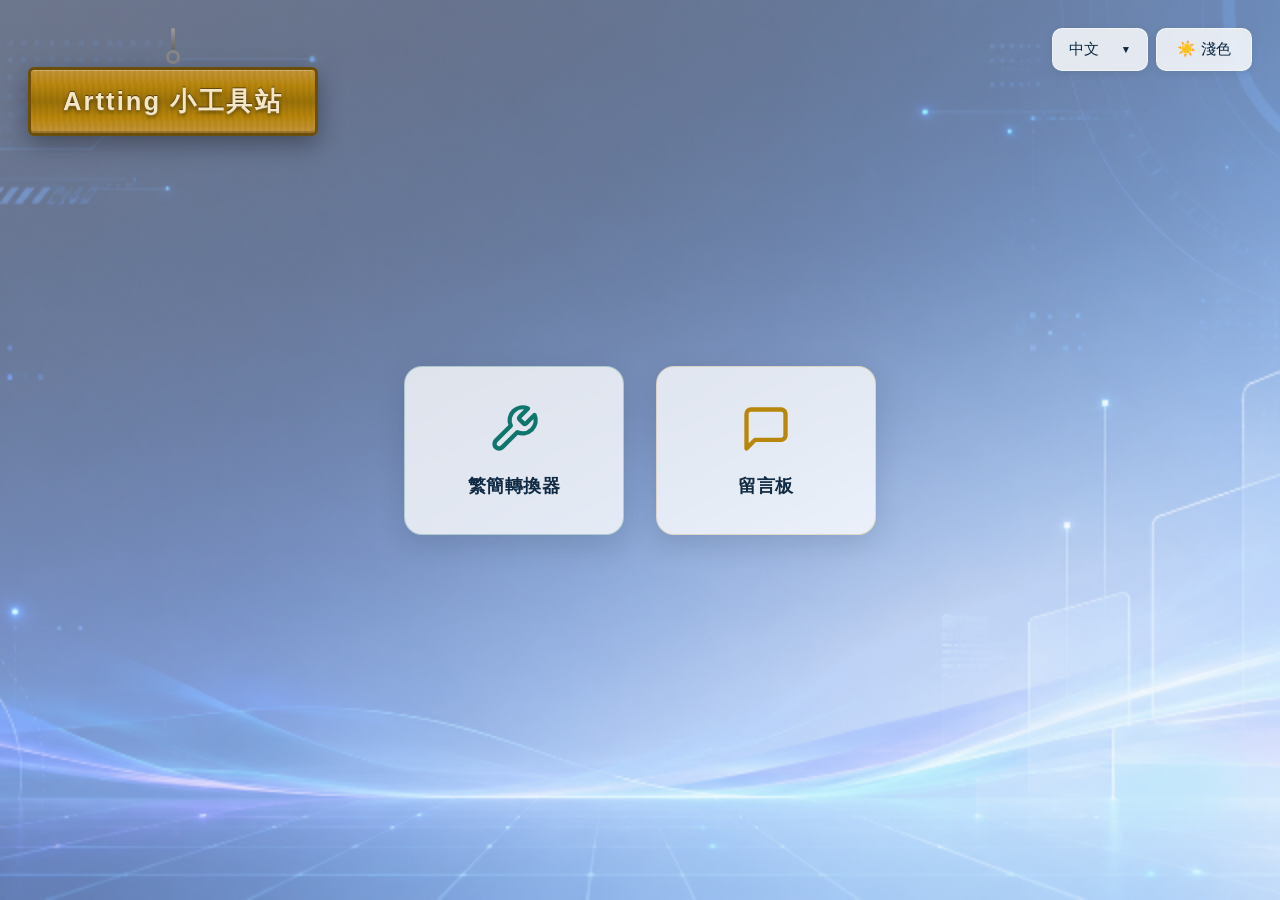
==== index.html @ d6f3f6f2 "Initial commit: Artting homepage and tools Co-authored-by: Cursor <cursoragent@cursor.com>" ====
<!DOCTYPE html>
 <html lang="zh-TW">
 <head>
   <meta charset="UTF-8">
   <meta name="viewport" content="width=device-width, initial-scale=1.0">
   <title>Artting 的小工具站</title>
   <link rel="stylesheet" href="./style.css">
 </head>
 <body>
   <!-- Signboard -->
   <div class="signboard">
     <div class="signboard-chain"></div>
     <div class="signboard-ring"></div>
     <div class="signboard-body">
       <h1>Artting 小工具站</h1>
     </div>
   </div>
  <div class="top-bar">
     <div class="custom-select" id="langSelectWrapper">
       <button class="select-button" id="langButton">
         <span id="langText">中文</span>
         <span class="arrow">&#9660;</span>
       </button>
       <div class="select-options" id="langOptions">
         <div class="option selected" data-value="zh-TW">繁體介面</div>
         <div class="option" data-value="zh-CN">简体介面</div>
         <div class="option" data-value="en">English UI</div>
       </div>
     </div>
    <button id="themeToggle" class="theme-btn">☀️ 淺色</button>
   </div>
 
   <!-- Center action buttons -->
   <div class="btn-group">
     <a class="tool-btn tool-accent" href="./tools/GBK_BIG5_UI.html" target="_blank" rel="noopener noreferrer">
       <svg viewBox="0 0 24 24" fill="none" stroke="currentColor" stroke-width="2" stroke-linecap="round" stroke-linejoin="round">
         <path d="M14.7 6.3a1 1 0 0 0 0 1.4l1.6 1.6a1 1 0 0 0 1.4 0l3.77-3.77a6 6 0 0 1-7.94 7.94l-6.91 6.91a2.12 2.12 0 0 1-3-3l6.91-6.91a6 6 0 0 1 7.94-7.94l-3.76 3.76z"/>
       </svg>
        <span class="btn-label" data-i18n="converter">繁簡轉換器</span>
     </a>
 
       <a class="tool-btn forum-accent" href="./MessageBoard/mainBoard.html" target="_blank" rel="noopener noreferrer">
       <svg viewBox="0 0 24 24" fill="none" stroke="currentColor" stroke-width="2" stroke-linecap="round" stroke-linejoin="round">
         <path d="M21 15a2 2 0 0 1-2 2H7l-4 4V5a2 2 0 0 1 2-2h14a2 2 0 0 1 2 2z"/>
       </svg>
        <span class="btn-label" data-i18n="board">留言板</span>
     </a>
   </div>
 <script>
   (function(){
     const i18n={
       "zh-TW":{
         "converter":"繁簡轉換器",
         "board":"留言板",
         "t-light":"☀️ 淺色",
         "t-trans":"☀️ 透明",
         "t-dark":"🌙 深色",
         "t-dark-trans":"🌙 透明",
         "lang":"中文"
       },
       "zh-CN":{
         "converter":"繁简转换器",
         "board":"留言板",
         "t-light":"☀️ 浅色",
         "t-trans":"☀️ 透明",
         "t-dark":"🌙 深色",
         "t-dark-trans":"🌙 透明",
         "lang":"简体中文"
       },
       "en":{
         "converter":"Converter",
         "board":"Message Board",
         "t-light":"☀️ Light",
         "t-trans":"☀️ Transparent",
         "t-dark":"🌙 Dark",
         "t-dark-trans":"🌙 Transparent",
         "lang":"English"
       }
     };
     let curLang=localStorage.getItem("lang")||"zh-TW";
     if(!i18n[curLang])curLang="zh-TW";
     const themeBtn=document.getElementById("themeToggle");
     const langSelectWrapper=document.getElementById("langSelectWrapper");
     const langButton=document.getElementById("langButton");
     const langText=document.getElementById("langText");
     const langOptions=document.getElementById("langOptions");
     function setTheme(mode){
       if(!i18n[curLang])curLang="zh-TW";
       document.body.classList.remove("dark","transparent");
       if(mode==="light-transparent"){document.body.classList.add("transparent")}
       else if(mode==="dark"){document.body.classList.add("dark")}
       else if(mode==="dark-transparent"){document.body.classList.add("dark","transparent")}
       localStorage.setItem("theme",mode);
       const labels={"light":i18n[curLang]["t-light"],"light-transparent":i18n[curLang]["t-trans"],"dark":i18n[curLang]["t-dark"],"dark-transparent":i18n[curLang]["t-dark-trans"]};
       themeBtn.textContent=labels[mode]||i18n[curLang]["t-light"];
     }
     function applyLang(lang){
       curLang=lang;
       localStorage.setItem("lang",lang);
       Array.from(document.querySelectorAll("[data-i18n]")).forEach(function(el){
         const key=el.dataset.i18n;
         if(i18n[lang][key])el.textContent=i18n[lang][key];
       });
       langText.textContent=i18n[lang]["lang"];
       Array.from(langOptions.querySelectorAll(".option")).forEach(function(o){
         o.classList.toggle("selected",o.dataset.value===lang);
       });
       setTheme(localStorage.getItem("theme")||"light");
     }
     setTheme(localStorage.getItem("theme")||"light");
     applyLang(curLang);
     themeBtn.addEventListener("click",function(){
       const isDark=document.body.classList.contains("dark");
       const isTransparent=document.body.classList.contains("transparent");
       if(!isDark&&!isTransparent)setTheme("light-transparent");
       else if(!isDark&&isTransparent)setTheme("dark");
       else if(isDark&&!isTransparent)setTheme("dark-transparent");
       else setTheme("light");
     });
     langButton.addEventListener("click",function(e){
       e.stopPropagation();
       langSelectWrapper.classList.toggle("open");
     });
     Array.from(langOptions.querySelectorAll(".option")).forEach(function(opt){
       opt.addEventListener("click",function(){
         langSelectWrapper.classList.remove("open");
         applyLang(this.dataset.value);
       });
     });
     document.addEventListener("click",function(){
       langSelectWrapper.classList.remove("open");
     });
   })();
 </script>
  </body>
 </html>
---- style.css ----
:root {
   --card-bg: rgba(255, 255, 255, 0.88);
   --card-border: rgba(255, 255, 255, 0.65);
   --text: #102a43;
   --muted: #486581;
   --accent: #0f766e;
   --accent-strong: #0b5d57;
   --link: #0c4a6e;
 
   --nf-card: rgba(255, 255, 255, 0.9);
   --nf-card-border: rgba(255, 255, 255, 0.66);
   --nf-text: #1f2937;
   --nf-muted: #475569;
   --nf-btn: #0c4a6e;
   --nf-btn-hover: #0a3b58;
 }
 
 * { box-sizing: border-box; }
 
 /* ===== Body ===== */
 body {
   margin: 0;
   min-height: 100vh;
   color: var(--text);
   font-family: "Noto Sans TC", "Microsoft JhengHei", sans-serif;
   background-image:
     linear-gradient(155deg, rgba(237, 246, 255, 0.45), rgba(247, 249, 252, 0.25)),
     url("./bg-home.jpg");
   background-size: cover;
   background-position: center;
   background-attachment: fixed;
   padding: 20px;
   display: flex;
   align-items: center;
   justify-content: center;
   position: relative;
 }
 
 /* ===== Hanging Signboard ===== */
 .signboard {
   position: fixed;
   top: 28px;
   left: 28px;
   z-index: 50;
   display: flex;
   flex-direction: column;
   align-items: center;
 }
 
 .signboard-chain {
   width: 4px;
   height: 22px;
   background: linear-gradient(to bottom, #999, #666);
   border-radius: 2px;
 }
 
 .signboard-ring {
   width: 14px;
   height: 14px;
   margin: 0 auto 3px;
   border: 3px solid #888;
   border-radius: 50%;
 }
 
 .signboard-body {
   position: relative;
   background:
     repeating-linear-gradient(
       87deg,
       transparent,
       transparent 3px,
       rgba(0, 0, 0, 0.04) 3px,
       rgba(0, 0, 0, 0.04) 6px
     ),
     linear-gradient(
       180deg,
       #c4953a 0%,
       #b8860b 25%,
       #9a7209 50%,
       #b8860b 75%,
       #c4953a 100%
     );
   border: 3px solid #6b4e0a;
   border-radius: 6px;
   padding: 14px 32px;
   box-shadow:
     0 8px 24px rgba(0, 0, 0, 0.35),
     inset 0 1px 0 rgba(255, 255, 255, 0.25),
     inset 0 -2px 0 rgba(0, 0, 0, 0.2);
 }
 
 .signboard-body h1 {
   margin: 0;
   font-size: clamp(1rem, 3.2vw, 1.6rem);
   font-weight: 700;
   letter-spacing: 0.08em;
   color: #f5e6c8;
   text-shadow:
     0 1px 0 rgba(255, 255, 255, 0.12),
     0 -1px 0 rgba(0, 0, 0, 0.4),
     0 2px 4px rgba(0, 0, 0, 0.5);
   white-space: nowrap;
 }
 
 /* ===== Center Buttons ===== */
 .btn-group {
   display: flex;
   gap: 32px;
   align-items: center;
   justify-content: center;
   flex-wrap: wrap;
 }
 
 .tool-btn {
   display: flex;
   flex-direction: column;
   align-items: center;
   gap: 18px;
   padding: 36px 48px;
   min-width: 220px;
   border-radius: 18px;
   background: rgba(255, 255, 255, 0.78);
   backdrop-filter: blur(6px);
   border: 1px solid rgba(255, 255, 255, 0.55);
   box-shadow: 0 8px 28px rgba(14, 30, 37, 0.13);
   text-decoration: none;
   color: var(--text);
   transition: transform 0.2s ease, box-shadow 0.25s ease, border-color 0.2s ease;
   cursor: pointer;
 }
 
 .tool-btn:hover {
   transform: translateY(-5px);
   box-shadow: 0 14px 40px rgba(14, 30, 37, 0.2);
 }
 
 .tool-btn svg {
   width: 52px;
   height: 52px;
   flex-shrink: 0;
 }
 
 .tool-btn .btn-label {
   font-size: 1.15rem;
   font-weight: 600;
   letter-spacing: 0.03em;
 }
 
 .tool-btn.tool-accent {
   border-color: rgba(15, 118, 110, 0.25);
 }
 .tool-btn.tool-accent:hover {
   border-color: var(--accent);
 }
 .tool-btn.tool-accent svg {
   color: var(--accent);
 }
 
 .tool-btn.forum-accent {
   border-color: rgba(196, 149, 58, 0.25);
 }
 .tool-btn.forum-accent:hover {
   border-color: #c4953a;
 }
 .tool-btn.forum-accent svg {
   color: #b8860b;
 }
 
 /* ===== Top Bar ===== */
 .top-bar {
   position: fixed;
   top: 28px;
   right: 28px;
   z-index: 50;
   display: flex;
   gap: 8px;
 }
 
 .theme-btn {
   min-width: 96px;
   text-align: center;
   background: rgba(255, 255, 255, 0.82);
   backdrop-filter: blur(4px);
   border: 1px solid rgba(255, 255, 255, 0.5);
   border-radius: 10px;
   padding: 10px 16px;
   font-family: inherit;
   font-size: 0.95rem;
   color: var(--text);
   cursor: pointer;
   box-shadow: 0 2px 8px rgba(0, 0, 0, 0.08);
   transition: background 0.2s, box-shadow 0.2s;
 }
 
 .theme-btn:hover {
   background: rgba(255, 255, 255, 0.95);
   box-shadow: 0 4px 16px rgba(0, 0, 0, 0.12);
 }
 
 body.dark .theme-btn {
   background: rgba(25, 35, 55, 0.82);
   border-color: rgba(100, 130, 180, 0.25);
   color: #c8d6e5;
 }
 
 body.dark .theme-btn:hover {
   background: rgba(35, 50, 75, 0.9);
 }
 
 
 /* ===== Language Selector ===== */
 .custom-select {
   position: relative;
   display: inline-block;
 }
 .select-button {
   min-width: 96px;
   text-align: center;
   background: rgba(255, 255, 255, 0.82);
   backdrop-filter: blur(4px);
   border: 1px solid rgba(255, 255, 255, 0.5);
   border-radius: 10px;
   padding: 10px 16px;
   font-family: inherit;
   font-size: 0.95rem;
   color: var(--text);
   cursor: pointer;
   box-shadow: 0 2px 8px rgba(0, 0, 0, 0.08);
   transition: background 0.2s, box-shadow 0.2s;
   display: flex;
   align-items: center;
   gap: 6px;
   white-space: nowrap;
 }
 .select-button:hover {
   background: rgba(255, 255, 255, 0.95);
   box-shadow: 0 4px 16px rgba(0, 0, 0, 0.12);
 }
 .select-button .arrow {
   font-size: 0.65rem;
   margin-left: auto;
   transition: transform 0.2s ease;
 }
 .custom-select.open .select-button .arrow {
   transform: rotate(180deg);
 }
 .select-options {
   display: none;
   position: absolute;
   top: calc(100% + 4px);
   left: 0;
   min-width: 120px;
   background: rgba(255, 255, 255, 0.85);
   backdrop-filter: blur(8px);
   border: 1px solid rgba(255, 255, 255, 0.5);
   border-radius: 10px;
   box-shadow: 0 8px 24px rgba(0, 0, 0, 0.12);
   z-index: 100;
   overflow: hidden;
 }
 .custom-select.open .select-options {
   display: block;
 }
 .option {
   padding: 8px 14px;
   cursor: pointer;
   font-size: 0.9rem;
   color: var(--text);
   transition: background 0.15s;
 }
 .option:hover {
   background: rgba(15, 118, 110, 0.1);
 }
 .option.selected {
   background: rgba(15, 118, 110, 0.15);
   font-weight: 600;
 }
 body.dark .select-button {
   background: rgba(25, 35, 55, 0.82);
   border-color: rgba(100, 130, 180, 0.25);
   color: #c8d6e5;
 }
 body.dark .select-button:hover {
   background: rgba(35, 50, 75, 0.9);
 }
 body.dark .select-options {
   background: rgba(25, 35, 55, 0.85);
   border-color: rgba(100, 130, 180, 0.2);
 }
body.dark .option:hover {
  background: rgba(91, 140, 255, 0.15);
}
body.dark .option.selected {
  background: rgba(91, 140, 255, 0.2);
 }
 body.dark .option {
   color: #c8d6e5;
 }
 @media (max-width: 768px) {
   .select-button {
     padding: 8px 12px;
     font-size: 0.88rem;
     min-width: 80px;
   }
   .select-options {
     min-width: 100px;
   }
 }
 
 /* ===== Dark Mode ===== */
 body.dark {
   background-image:
     linear-gradient(155deg, rgba(8, 18, 30, 0.72), rgba(12, 22, 40, 0.58)),
     url("./bg-home.jpg");
 }
 
 body.dark .tool-btn {
   background: rgba(18, 28, 48, 0.78);
   border-color: rgba(100, 130, 180, 0.2);
   color: #c8d6e5;
 }
 
 body.dark .tool-btn svg {
   opacity: 0.85;
 }
 
 body.dark .tool-btn.tool-accent svg {
   color: #5bcfc0;
 }
 
 body.dark .tool-btn.forum-accent svg {
   color: #d4a84b;
 }
 
 /* ===== Transparent Mode ===== */
 body.transparent .tool-btn {
   background: rgba(255, 255, 255, 0.3);
 }
 
body.dark.transparent .tool-btn {
   background: rgba(18, 28, 48, 0.3);
 }
 
 body.transparent .select-options {
   background: rgba(255, 255, 255, 0.25);
   border-color: rgba(255, 255, 255, 0.15);
 }
 body.dark.transparent .select-options {
   background: rgba(25, 35, 55, 0.3);
   border-color: rgba(100, 130, 180, 0.12);
 }
 
 /* ===== 404 Page ===== */
 .nf-card {
   width: min(620px, 100%);
   background: var(--nf-card);
   border: 1px solid var(--nf-card-border);
   border-radius: 18px;
   box-shadow: 0 20px 50px rgba(2, 8, 23, 0.25);
   backdrop-filter: blur(4px);
   padding: 30px 22px;
   text-align: center;
 }
 
 .nf-code {
   margin: 0;
   font-size: clamp(2.4rem, 10vw, 4rem);
   line-height: 1;
   color: #0f172a;
   letter-spacing: 0.08em;
 }
 
 .nf-title {
   margin: 10px 0 8px;
   font-size: clamp(1.2rem, 4vw, 1.8rem);
 }
 
 .nf-text {
   margin: 0;
   color: var(--nf-muted);
   line-height: 1.7;
 }
 
 .nf-actions {
   margin-top: 22px;
   display: flex;
   gap: 10px;
   justify-content: center;
   flex-wrap: wrap;
 }
 
 .nf-btn {
   text-decoration: none;
   color: #fff;
   background: var(--nf-btn);
   border-radius: 10px;
   padding: 10px 16px;
   font-weight: 600;
   transition: background 0.15s ease;
 }
 
 .nf-btn:hover { background: var(--nf-btn-hover); }
 
 .nf-btn.ghost {
   background: rgba(15, 23, 42, 0.12);
   color: #0f172a;
 }
 
 .nf-btn.ghost:hover {
   background: rgba(15, 23, 42, 0.2);
 }
 
 /* ===== Mobile ===== */
 @media (max-width: 768px) {
   .signboard {
     top: 16px;
     left: 16px;
   }
   .signboard-body {
     padding: 10px 20px;
   }
   .signboard-chain {
     height: 16px;
   }
   .signboard-ring {
     width: 11px;
     height: 11px;
     border-width: 2px;
   }
   .btn-group {
     flex-direction: column;
     gap: 20px;
     width: 100%;
     max-width: 360px;
   }
   .tool-btn {
     width: 100%;
     padding: 28px 32px;
     min-width: 0;
   }
   .tool-btn svg {
     width: 42px;
     height: 42px;
   }
   .top-bar {
     top: 16px;
     right: 16px;
   }
   .theme-btn {
     padding: 8px 12px;
     font-size: 0.88rem;
     min-width: 80px;
   }
 }
 
 @media (max-width: 480px) {
   body {
     padding: 12px;
   }
   .signboard {
     top: 12px;
     left: 12px;
   }
   .signboard-body {
     padding: 8px 14px;
   }
   .signboard-body h1 {
     font-size: 0.92rem;
   }
   .top-bar {
     top: 12px;
     right: 12px;
   }
 }
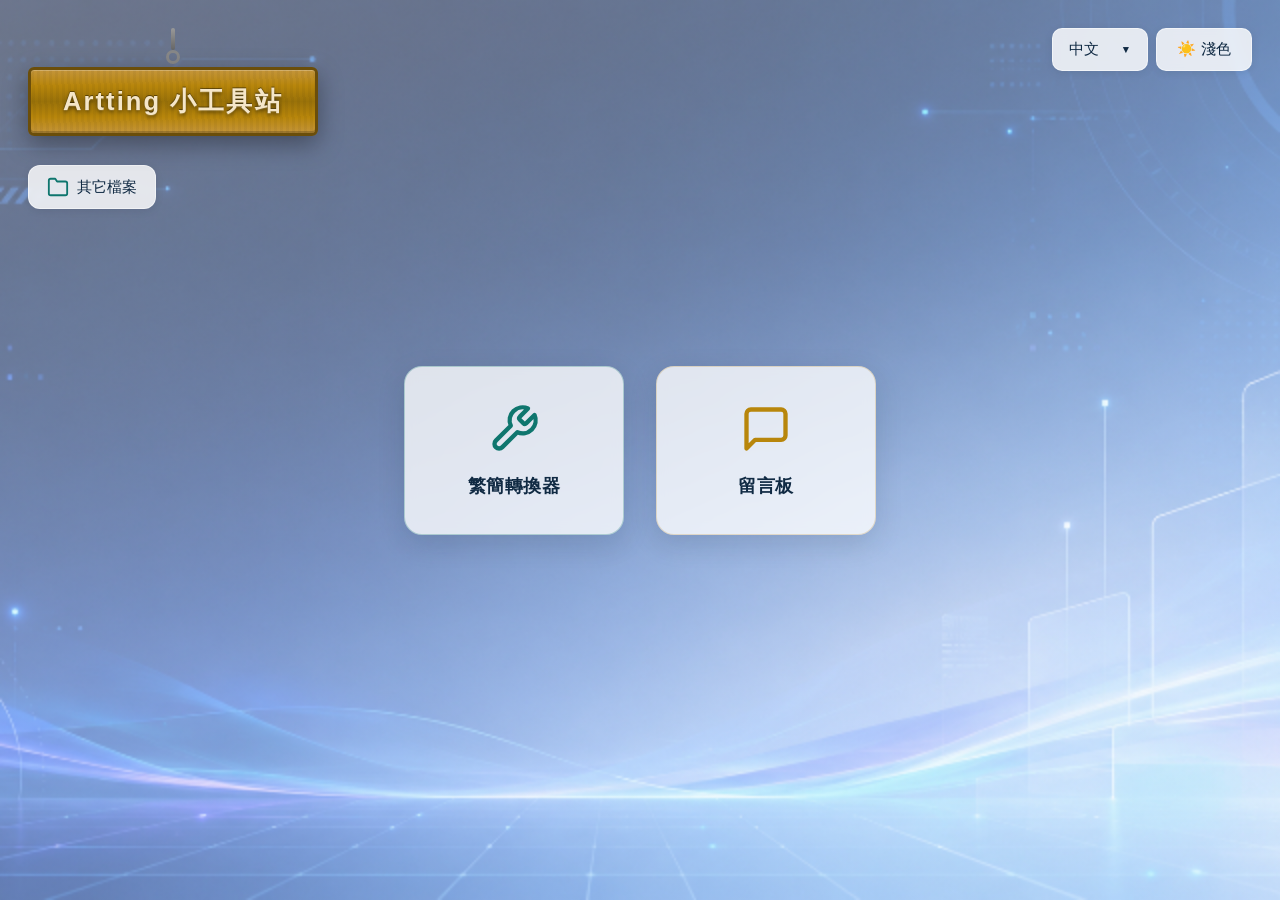
==== commit 67b8e793: "其它檔案面板連結" ====
--- a/index.html
+++ b/index.html
@@ -14,8 +14,34 @@
      <div class="signboard-body">
        <h1>Artting 小工具站</h1>
      </div>
-   </div>
-  <div class="top-bar">
+    </div>
+ 
+   <!-- Other Files Button -->
+   <div class="folder-btn" id="folderBtn">
+     <svg viewBox="0 0 24 24" fill="none" stroke="currentColor" stroke-width="2" stroke-linecap="round" stroke-linejoin="round">
+       <path d="M22 19a2 2 0 0 1-2 2H4a2 2 0 0 1-2-2V5a2 2 0 0 1 2-2h5l2 3h9a2 2 0 0 1 2 2z"/>
+     </svg>
+     <span data-i18n="other-files">其它檔案</span>
+   </div>
+ 
+   <!-- File Panel -->
+   <div class="file-panel" id="filePanel">
+     <div class="file-panel-header">
+       <svg viewBox="0 0 24 24" fill="none" stroke="currentColor" stroke-width="2" stroke-linecap="round" stroke-linejoin="round">
+         <path d="M22 19a2 2 0 0 1-2 2H4a2 2 0 0 1-2-2V5a2 2 0 0 1 2-2h5l2 3h9a2 2 0 0 1 2 2z"/>
+       </svg>
+       <span data-i18n="other-files">其它檔案</span>
+       <button class="file-panel-close" id="filePanelClose">&times;</button>
+     </div>
+     <div class="file-panel-body">
+       <div class="file-list" id="fileList"></div>
+       <div class="file-desc-area" id="fileDescArea">
+         <div class="file-desc-placeholder" data-i18n="select-file">請點選檔案查看說明</div>
+         <div class="file-desc-content" id="fileDescContent"></div>
+       </div>
+     </div>
+   </div>
+   <div class="top-bar">
      <div class="custom-select" id="langSelectWrapper">
        <button class="select-button" id="langButton">
          <span id="langText">中文</span>
@@ -129,7 +155,49 @@
      });
      document.addEventListener("click",function(){
        langSelectWrapper.classList.remove("open");
-     });
+      });
+    // ===== File Explorer =====
+    const filesData = [
+      { name: "autollama.bat", desc: "llama.cpp 啟動器腳本，支援多模型選擇、API 金鑰配置與 Jinja 模板，可一鍵啟動 LLM 推論伺服器。", path: "./files/autollama.bat" },
+      { name: "start-chrome-debug-9222.bat", desc: "以遠端除錯模式啟動 Chrome 瀏覽器，連接埠 9222，供自動化工具或爬蟲程式連接操控。", path: "./files/start-chrome-debug-9222.bat" },
+      { name: "Start-SillyTavern.bat", desc: "SillyTavern 角色扮演聊天前端啟動腳本，自動檢查相依性並以生產模式執行。", path: "./files/Start-SillyTavern.bat" },
+      { name: "UpdateComfyUI.bat", desc: "ComfyUI 一鍵更新工具，自動拉取最新版本並更新依賴套件，保持繪圖工作流程順暢。", path: "./files/UpdateComfyUI.bat" },
+      { name: "酒館助手參考文件-types-手機或AI官網用.txt", desc: "SillyTavern 酒館助手 TypeScript 型別定義參考文件，包含 Audio、Chat、Plugin 等完整型別，可於手機端或 AI 官網查閱。", path: "./files/酒館助手參考文件-types-手機或AI官網用.txt" }
+    ];
+    i18n["zh-TW"]["other-files"]="其它檔案";i18n["zh-TW"]["select-file"]="請點選檔案查看說明";
+    i18n["zh-CN"]["other-files"]="其它文件";i18n["zh-CN"]["select-file"]="请点击文件查看说明";
+    i18n["en"]["other-files"]="Other Files";i18n["en"]["select-file"]="Click a file to see description";
+    Array.from(document.querySelectorAll("[data-i18n]")).forEach(function(el){
+      const key=el.dataset.i18n;
+      if(i18n[curLang][key])el.textContent=i18n[curLang][key];
+    });
+    (function(){
+      const folderBtn=document.getElementById("folderBtn");
+      const filePanel=document.getElementById("filePanel");
+      const closeBtn=document.getElementById("filePanelClose");
+      const fileListEl=document.getElementById("fileList");
+      const descContent=document.getElementById("fileDescContent");
+      const descArea=document.getElementById("fileDescArea");
+      folderBtn.addEventListener("click",function(e){e.stopPropagation();filePanel.classList.toggle("open");});
+      closeBtn.addEventListener("click",function(){filePanel.classList.remove("open");});
+      filesData.forEach(function(file){
+        const item=document.createElement("div");item.className="file-item";
+        const nameSpan=document.createElement("span");nameSpan.className="file-name";
+        nameSpan.textContent=file.name;
+        nameSpan.addEventListener("click",function(){
+          descContent.textContent=file.desc;descArea.classList.add("has-content");
+          document.querySelectorAll(".file-item").forEach(function(el){el.classList.remove("selected");});
+          item.classList.add("selected");
+        });
+        const dlBtn=document.createElement("a");dlBtn.className="file-download";
+        dlBtn.href=file.path;dlBtn.download=file.name;
+        dlBtn.innerHTML='<svg viewBox="0 0 24 24" fill="none" stroke="currentColor" stroke-width="2" stroke-linecap="round" stroke-linejoin="round"><path d="M21 15v4a2 2 0 0 1-2 2H5a2 2 0 0 1-2-2v-4"/><polyline points="7 10 12 15 17 10"/><line x1="12" y1="15" x2="12" y2="3"/></svg>';
+        item.appendChild(nameSpan);item.appendChild(dlBtn);fileListEl.appendChild(item);
+      });
+      document.addEventListener("click",function(e){
+        if(filePanel.classList.contains("open")&&!filePanel.contains(e.target)&&!folderBtn.contains(e.target))filePanel.classList.remove("open");
+      });
+    })();
    })();
  </script>
   </body>
--- a/style.css
+++ b/style.css
@@ -472,3 +472,333 @@
      right: 12px;
    }
  }
+ 
+ /* ===== File Explorer ===== */
+ .folder-btn {
+   position: fixed;
+   top: 165px;
+   left: 28px;
+   z-index: 49;
+   display: flex;
+   align-items: center;
+   gap: 8px;
+   padding: 10px 18px;
+   background: rgba(255, 255, 255, 0.82);
+   backdrop-filter: blur(4px);
+   border: 1px solid rgba(255, 255, 255, 0.5);
+   border-radius: 12px;
+   box-shadow: 0 2px 8px rgba(0, 0, 0, 0.08);
+   cursor: pointer;
+   transition: background 0.2s, box-shadow 0.2s, transform 0.2s;
+   font-family: inherit;
+   font-size: 0.95rem;
+   color: var(--text);
+   white-space: nowrap;
+ }
+ 
+ .folder-btn:hover {
+   background: rgba(255, 255, 255, 0.95);
+   box-shadow: 0 4px 16px rgba(0, 0, 0, 0.12);
+   transform: translateY(-2px);
+ }
+ 
+ .folder-btn svg {
+   width: 22px;
+   height: 22px;
+   flex-shrink: 0;
+   color: var(--accent);
+ }
+ 
+ .file-panel {
+   position: fixed;
+   top: 165px;
+   left: 28px;
+   z-index: 48;
+   width: 320px;
+   max-height: 70vh;
+   background: rgba(255, 255, 255, 0.88);
+   backdrop-filter: blur(8px);
+   border: 1px solid rgba(255, 255, 255, 0.55);
+   border-radius: 14px;
+   box-shadow: 0 12px 40px rgba(14, 30, 37, 0.18);
+   overflow: hidden;
+   opacity: 0;
+   transform: translateY(-10px) scale(0.97);
+   pointer-events: none;
+   transition: opacity 0.25s ease, transform 0.25s ease;
+ }
+ 
+ .file-panel.open {
+   opacity: 1;
+   transform: translateY(0) scale(1);
+   pointer-events: auto;
+ }
+ 
+ .file-panel-header {
+   display: flex;
+   align-items: center;
+   gap: 8px;
+   padding: 14px 18px;
+   border-bottom: 1px solid rgba(0, 0, 0, 0.08);
+   font-weight: 600;
+   font-size: 0.95rem;
+   color: var(--text);
+ }
+ 
+ .file-panel-header svg {
+   width: 20px;
+   height: 20px;
+   flex-shrink: 0;
+   color: var(--accent);
+ }
+ 
+ .file-panel-header span {
+   flex: 1;
+ }
+ 
+ .file-panel-close {
+   width: 28px;
+   height: 28px;
+   display: flex;
+   align-items: center;
+   justify-content: center;
+   background: none;
+   border: none;
+   border-radius: 6px;
+   cursor: pointer;
+   font-size: 1.2rem;
+   color: var(--muted);
+   transition: background 0.15s;
+ }
+ 
+ .file-panel-close:hover {
+   background: rgba(0, 0, 0, 0.08);
+   color: var(--text);
+ }
+ 
+ .file-panel-body {
+   display: flex;
+   flex-direction: column;
+   max-height: calc(70vh - 53px);
+ }
+ 
+ .file-list {
+   flex: 1;
+   overflow-y: auto;
+   padding: 6px 0;
+ }
+ 
+ .file-item {
+   display: flex;
+   align-items: center;
+   gap: 8px;
+   padding: 8px 18px;
+   cursor: default;
+   transition: background 0.15s;
+ }
+ 
+ .file-item:hover {
+   background: rgba(15, 118, 110, 0.06);
+ }
+ 
+ .file-item.selected {
+   background: rgba(15, 118, 110, 0.1);
+ }
+ 
+ .file-name {
+   flex: 1;
+   cursor: pointer;
+   font-size: 0.88rem;
+   color: var(--text);
+   word-break: break-all;
+   line-height: 1.4;
+   transition: color 0.15s;
+ }
+ 
+ .file-name:hover {
+   color: var(--accent);
+ }
+ 
+ .file-item.selected .file-name {
+   font-weight: 600;
+   color: var(--accent-strong);
+ }
+ 
+ .file-download {
+   flex-shrink: 0;
+   width: 32px;
+   height: 32px;
+   display: flex;
+   align-items: center;
+   justify-content: center;
+   border: none;
+   border-radius: 8px;
+   background: rgba(15, 118, 110, 0.08);
+   color: var(--accent);
+   cursor: pointer;
+   text-decoration: none;
+   transition: background 0.15s, color 0.15s;
+ }
+ 
+ .file-download:hover {
+   background: var(--accent);
+   color: #fff;
+ }
+ 
+ .file-download svg {
+   width: 16px;
+   height: 16px;
+ }
+ 
+ .file-desc-area {
+   border-top: 1px solid rgba(0, 0, 0, 0.08);
+   padding: 12px 18px 14px;
+   min-height: 50px;
+   max-height: 120px;
+   overflow-y: auto;
+ }
+ 
+ .file-desc-placeholder {
+   font-size: 0.82rem;
+   color: var(--muted);
+   font-style: italic;
+ }
+ 
+ .file-desc-content {
+   display: none;
+   font-size: 0.85rem;
+   color: var(--text);
+   line-height: 1.6;
+ }
+ 
+ .file-desc-area.has-content .file-desc-placeholder {
+   display: none;
+ }
+ 
+ .file-desc-area.has-content .file-desc-content {
+   display: block;
+ }
+ 
+ /* Dark mode */
+ body.dark .folder-btn {
+   background: rgba(25, 35, 55, 0.82);
+   border-color: rgba(100, 130, 180, 0.25);
+   color: #c8d6e5;
+ }
+ 
+ body.dark .folder-btn:hover {
+   background: rgba(35, 50, 75, 0.9);
+ }
+ 
+ body.dark .file-panel {
+   background: rgba(18, 28, 48, 0.88);
+   border-color: rgba(100, 130, 180, 0.2);
+ }
+ 
+ body.dark .file-panel-header {
+   border-bottom-color: rgba(100, 130, 180, 0.15);
+   color: #c8d6e5;
+ }
+ 
+ body.dark .file-panel-close:hover {
+   background: rgba(100, 130, 180, 0.12);
+ }
+ 
+ body.dark .file-item:hover {
+   background: rgba(91, 140, 255, 0.08);
+ }
+ 
+ body.dark .file-item.selected {
+   background: rgba(91, 140, 255, 0.12);
+ }
+ 
+  body.dark .file-name {
+    color: #c8d6e5;
+  }
+  
+ body.dark .file-name:hover {
+   color: #5bcfc0;
+ }
+ 
+ body.dark .file-item.selected .file-name {
+   color: #5bcfc0;
+ }
+ 
+ body.dark .file-download {
+   background: rgba(91, 140, 255, 0.1);
+   color: #5bcfc0;
+ }
+ 
+ body.dark .file-download:hover {
+   background: #5bcfc0;
+   color: #0a1628;
+ }
+ 
+  body.dark .file-desc-placeholder {
+    color: #8899aa;
+  }
+  
+ body.dark .file-desc-area {
+   border-top-color: rgba(100, 130, 180, 0.15);
+ }
+ 
+ body.dark .file-desc-content {
+   color: #c8d6e5;
+ }
+ 
+ /* Transparent mode */
+ body.transparent .folder-btn {
+   background: rgba(255, 255, 255, 0.3);
+ }
+ 
+ body.transparent .file-panel {
+   background: rgba(255, 255, 255, 0.25);
+   border-color: rgba(255, 255, 255, 0.15);
+ }
+ 
+ body.dark.transparent .folder-btn {
+   background: rgba(25, 35, 55, 0.3);
+ }
+ 
+ body.dark.transparent .file-panel {
+   background: rgba(18, 28, 48, 0.3);
+   border-color: rgba(100, 130, 180, 0.12);
+ }
+ 
+ /* Mobile */
+ @media (max-width: 768px) {
+   .folder-btn {
+     top: 135px;
+     left: 16px;
+     padding: 8px 14px;
+     font-size: 0.88rem;
+   }
+   .folder-btn svg {
+     width: 18px;
+     height: 18px;
+   }
+   .file-panel {
+     top: 135px;
+     left: 16px;
+     width: calc(100vw - 32px);
+     max-height: 65vh;
+   }
+ }
+ 
+ @media (max-width: 480px) {
+   .folder-btn {
+     top: 115px;
+     left: 12px;
+     padding: 8px 12px;
+     font-size: 0.85rem;
+   }
+   .folder-btn svg {
+     width: 16px;
+     height: 16px;
+   }
+   .file-panel {
+     top: 115px;
+     left: 12px;
+     width: calc(100vw - 24px);
+   }
+ }
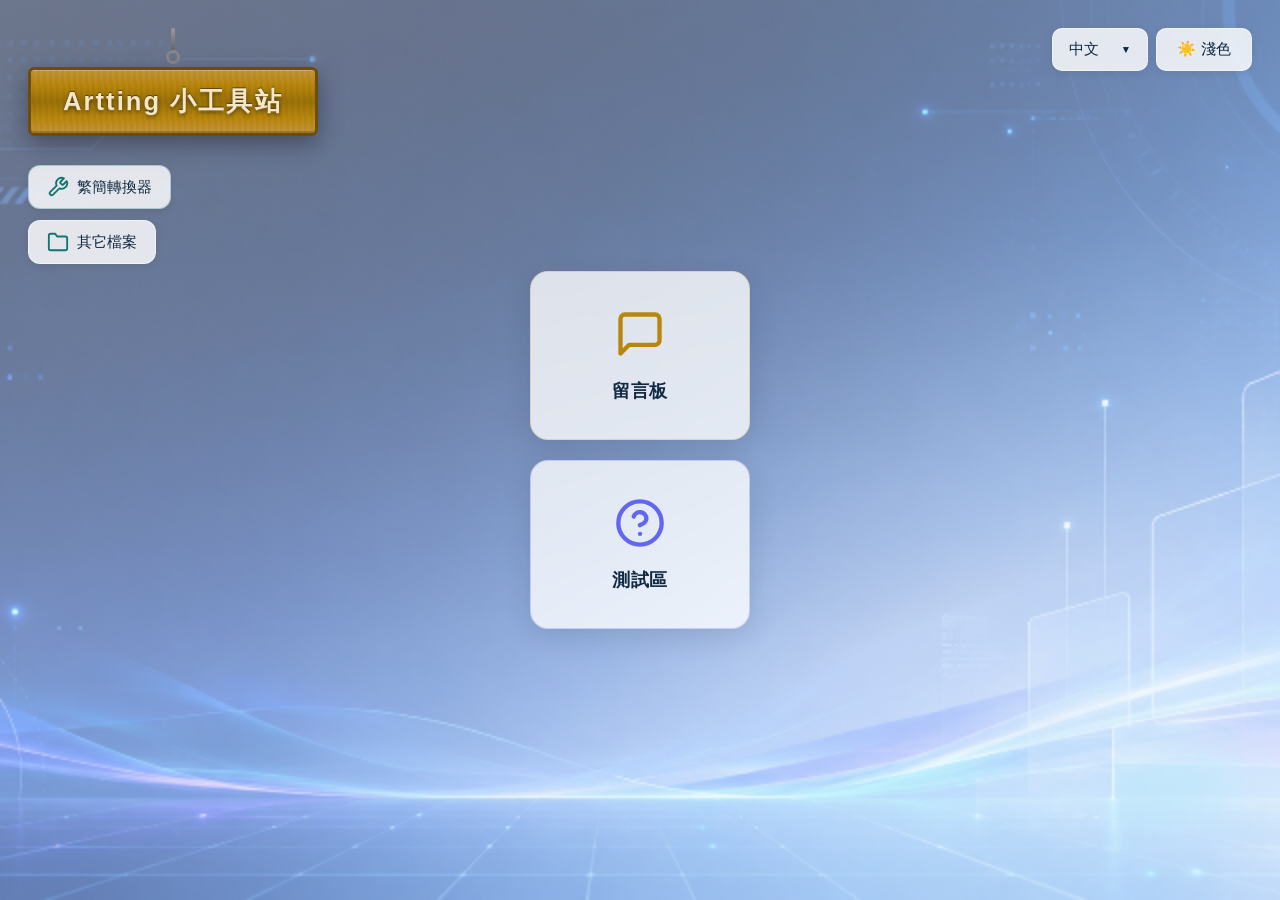
==== commit e88e64b3: "版面調整" ====
--- a/index.html
+++ b/index.html
@@ -56,29 +56,43 @@
     <button id="themeToggle" class="theme-btn">☀️ 淺色</button>
    </div>
  
-   <!-- Center action buttons -->
-   <div class="btn-group">
-     <a class="tool-btn tool-accent" href="./tools/GBK_BIG5_UI.html" target="_blank" rel="noopener noreferrer">
-       <svg viewBox="0 0 24 24" fill="none" stroke="currentColor" stroke-width="2" stroke-linecap="round" stroke-linejoin="round">
-         <path d="M14.7 6.3a1 1 0 0 0 0 1.4l1.6 1.6a1 1 0 0 0 1.4 0l3.77-3.77a6 6 0 0 1-7.94 7.94l-6.91 6.91a2.12 2.12 0 0 1-3-3l6.91-6.91a6 6 0 0 1 7.94-7.94l-3.76 3.76z"/>
-       </svg>
-        <span class="btn-label" data-i18n="converter">繁簡轉換器</span>
-     </a>
- 
-       <a class="tool-btn forum-accent" href="./MessageBoard/mainBoard.html" target="_blank" rel="noopener noreferrer">
-       <svg viewBox="0 0 24 24" fill="none" stroke="currentColor" stroke-width="2" stroke-linecap="round" stroke-linejoin="round">
-         <path d="M21 15a2 2 0 0 1-2 2H7l-4 4V5a2 2 0 0 1 2-2h14a2 2 0 0 1 2 2z"/>
-       </svg>
+  <!-- Converter (left) -->
+  <div class="converter-side">
+    <a href="./tools/GBK_BIG5_UI.html" target="_blank" rel="opener">
+      <svg viewBox="0 0 24 24" fill="none" stroke="currentColor" stroke-width="2" stroke-linecap="round" stroke-linejoin="round">
+        <path d="M14.7 6.3a1 1 0 0 0 0 1.4l1.6 1.6a1 1 0 0 0 1.4 0l3.77-3.77a6 6 0 0 1-7.94 7.94l-6.91 6.91a2.12 2.12 0 0 1-3-3l6.91-6.91a6 6 0 0 1 7.94-7.94l-3.76 3.76z"/>
+      </svg>
+      <span data-i18n="converter">繁簡轉換器</span>
+    </a>
+  </div>
+ 
+  <!-- Center action buttons -->
+  <div class="btn-group">
+
+      <a class="tool-btn forum-accent" href="./MessageBoard/mainBoard.html" target="_blank" rel="noopener">
+        <svg viewBox="0 0 24 24" fill="none" stroke="currentColor" stroke-width="2" stroke-linecap="round" stroke-linejoin="round">
+          <path d="M21 15a2 2 0 0 1-2 2H7l-4 4V5a2 2 0 0 1 2-2h14a2 2 0 0 1 2 2z"/>
+        </svg>
         <span class="btn-label" data-i18n="board">留言板</span>
      </a>
-   </div>
+
+      <a class="tool-btn test-accent" href="./not_found.html" target="_blank" rel="opener">
+        <svg viewBox="0 0 24 24" fill="none" stroke="currentColor" stroke-width="2" stroke-linecap="round" stroke-linejoin="round">
+          <circle cx="12" cy="12" r="10"/>
+          <path d="M9.09 9a3 3 0 0 1 5.83 1c0 2-3 3-3 3"/>
+          <line x1="12" y1="17" x2="12.01" y2="17"/>
+        </svg>
+        <span class="btn-label" data-i18n="test-area">測試區</span>
+     </a>
+  </div>
  <script>
    (function(){
      const i18n={
        "zh-TW":{
          "converter":"繁簡轉換器",
-         "board":"留言板",
-         "t-light":"☀️ 淺色",
+        "board":"留言板",
+        "test-area":"測試區",
+        "t-light":"☀️ 淺色",
          "t-trans":"☀️ 透明",
          "t-dark":"🌙 深色",
          "t-dark-trans":"🌙 透明",
@@ -86,8 +100,9 @@
        },
        "zh-CN":{
          "converter":"繁简转换器",
-         "board":"留言板",
-         "t-light":"☀️ 浅色",
+        "board":"留言板",
+        "test-area":"测试区",
+        "t-light":"☀️ 浅色",
          "t-trans":"☀️ 透明",
          "t-dark":"🌙 深色",
          "t-dark-trans":"🌙 透明",
@@ -95,8 +110,9 @@
        },
        "en":{
          "converter":"Converter",
-         "board":"Message Board",
-         "t-light":"☀️ Light",
+        "board":"Message Board",
+        "test-area":"Test Area",
+        "t-light":"☀️ Light",
          "t-trans":"☀️ Transparent",
          "t-dark":"🌙 Dark",
          "t-dark-trans":"🌙 Transparent",
@@ -160,7 +176,7 @@
     const filesData = [
       { name: "autollama.bat", desc: "llama.cpp 啟動器腳本，支援多模型選擇、API 金鑰配置與 Jinja 模板，可一鍵啟動 LLM 推論伺服器。", path: "./files/autollama.bat" },
       { name: "start-chrome-debug-9222.bat", desc: "以遠端除錯模式啟動 Chrome 瀏覽器，連接埠 9222，供自動化工具或爬蟲程式連接操控。", path: "./files/start-chrome-debug-9222.bat" },
-      { name: "Start-SillyTavern.bat", desc: "SillyTavern 角色扮演聊天前端啟動腳本，自動檢查相依性並以生產模式執行。", path: "./files/Start-SillyTavern.bat" },
+      { name: "Start-SillyTavern.bat", desc: "SillyTavern 酒館的前端啟動腳本，在酒館安裝目錄下執行。簡易防呆，不更新版本，有缺node_modules目錄才用最精簡的參數安裝依賴，接著以正式產品模式執行（效能最佳化）。", path: "./files/Start-SillyTavern.bat" },
       { name: "UpdateComfyUI.bat", desc: "ComfyUI 一鍵更新工具，自動拉取最新版本並更新依賴套件，保持繪圖工作流程順暢。", path: "./files/UpdateComfyUI.bat" },
       { name: "酒館助手參考文件-types-手機或AI官網用.txt", desc: "SillyTavern 酒館助手 TypeScript 型別定義參考文件，包含 Audio、Chat、Plugin 等完整型別，可於手機端或 AI 官網查閱。", path: "./files/酒館助手參考文件-types-手機或AI官網用.txt" }
     ];
--- a/style.css
+++ b/style.css
@@ -103,13 +103,13 @@
  }
  
  /* ===== Center Buttons ===== */
- .btn-group {
-   display: flex;
-   gap: 32px;
-   align-items: center;
-   justify-content: center;
-   flex-wrap: wrap;
- }
+.btn-group {
+  display: flex;
+  flex-direction: column;
+  gap: 20px;
+  align-items: center;
+  justify-content: center;
+}
  
  .tool-btn {
    display: flex;
@@ -162,11 +162,20 @@
  .tool-btn.forum-accent:hover {
    border-color: #c4953a;
  }
- .tool-btn.forum-accent svg {
-   color: #b8860b;
- }
- 
- /* ===== Top Bar ===== */
+.tool-btn.forum-accent svg {
+  color: #b8860b;
+}
+.tool-btn.test-accent {
+  border-color: rgba(99, 102, 241, 0.25);
+}
+.tool-btn.test-accent:hover {
+  border-color: #6366f1;
+}
+.tool-btn.test-accent svg {
+  color: #6366f1;
+}
+
+/* ===== Top Bar ===== */
  .top-bar {
    position: fixed;
    top: 28px;
@@ -328,11 +337,14 @@
    color: #5bcfc0;
  }
  
- body.dark .tool-btn.forum-accent svg {
-   color: #d4a84b;
- }
- 
- /* ===== Transparent Mode ===== */
+body.dark .tool-btn.forum-accent svg {
+  color: #d4a84b;
+}
+body.dark .tool-btn.test-accent svg {
+  color: #818cf8;
+}
+
+/* ===== Transparent Mode ===== */
  body.transparent .tool-btn {
    background: rgba(255, 255, 255, 0.3);
  }
@@ -427,12 +439,10 @@
      height: 11px;
      border-width: 2px;
    }
-   .btn-group {
-     flex-direction: column;
-     gap: 20px;
-     width: 100%;
-     max-width: 360px;
-   }
+  .btn-group {
+    width: 100%;
+    max-width: 360px;
+  }
    .tool-btn {
      width: 100%;
      padding: 28px 32px;
@@ -475,10 +485,10 @@
  
  /* ===== File Explorer ===== */
  .folder-btn {
-   position: fixed;
-   top: 165px;
-   left: 28px;
-   z-index: 49;
+  position: fixed;
+   top: 220px;
+  left: 28px;
+  z-index: 49;
    display: flex;
    align-items: center;
    gap: 8px;
@@ -510,10 +520,10 @@
  }
  
  .file-panel {
-   position: fixed;
-   top: 165px;
-   left: 28px;
-   z-index: 48;
+  position: fixed;
+   top: 220px;
+  left: 28px;
+  z-index: 48;
    width: 320px;
    max-height: 70vh;
    background: rgba(255, 255, 255, 0.88);
@@ -767,9 +777,9 @@
  
  /* Mobile */
  @media (max-width: 768px) {
-   .folder-btn {
-     top: 135px;
-     left: 16px;
+  .folder-btn {
+     top: 180px;
+    left: 16px;
      padding: 8px 14px;
      font-size: 0.88rem;
    }
@@ -777,18 +787,18 @@
      width: 18px;
      height: 18px;
    }
-   .file-panel {
-     top: 135px;
-     left: 16px;
+  .file-panel {
+     top: 180px;
+    left: 16px;
      width: calc(100vw - 32px);
      max-height: 65vh;
    }
  }
  
  @media (max-width: 480px) {
-   .folder-btn {
-     top: 115px;
-     left: 12px;
+  .folder-btn {
+      top: 160px;
+    left: 12px;
      padding: 8px 12px;
      font-size: 0.85rem;
    }
@@ -796,9 +806,93 @@
      width: 16px;
      height: 16px;
    }
-   .file-panel {
-     top: 115px;
-     left: 12px;
-     width: calc(100vw - 24px);
-   }
- }
+ .file-panel {
+     top: 160px;
+    left: 12px;
+    width: calc(100vw - 24px);
+  }
+}
+.converter-side {
+ position: fixed;
+  top: 165px;
+ left: 28px;
+ z-index: 49;
+}
+.converter-side a {
+ display: flex;
+ align-items: center;
+ gap: 8px;
+  padding: 10px 18px;
+ background: rgba(255, 255, 255, 0.82);
+ backdrop-filter: blur(4px);
+ border: 1px solid rgba(15, 118, 110, 0.25);
+ border-radius: 12px;
+ box-shadow: 0 2px 8px rgba(0, 0, 0, 0.08);
+ text-decoration: none;
+ color: var(--text);
+ font-family: inherit;
+  font-size: 0.95rem;
+ white-space: nowrap;
+ transition: background 0.2s, box-shadow 0.2s, transform 0.2s;
+ cursor: pointer;
+}
+.converter-side a:hover {
+ background: rgba(255, 255, 255, 0.95);
+ box-shadow: 0 4px 16px rgba(0, 0, 0, 0.12);
+ transform: translateY(-2px);
+}
+.converter-side a svg {
+  width: 22px;
+  height: 22px;
+ flex-shrink: 0;
+ color: var(--accent);
+}
+
+body.dark .converter-side a {
+  background: rgba(25, 35, 55, 0.82);
+  border-color: rgba(100, 130, 180, 0.25);
+  color: #c8d6e5;
+}
+body.dark .converter-side a:hover {
+  background: rgba(35, 50, 75, 0.9);
+}
+body.dark .converter-side a svg {
+  color: #5bcfc0;
+}
+
+body.transparent .converter-side a {
+  background: rgba(255, 255, 255, 0.3);
+}
+body.dark.transparent .converter-side a {
+  background: rgba(25, 35, 55, 0.3);
+}
+
+@media (max-width: 768px) {
+ .converter-side {
+    top: 135px;
+   left: 16px;
+ }
+ .converter-side a {
+    padding: 8px 14px;
+    font-size: 0.88rem;
+ }
+ .converter-side a svg {
+    width: 18px;
+    height: 18px;
+ }
+}
+
+@media (max-width: 480px) {
+ .converter-side {
+    top: 115px;
+   left: 12px;
+ }
+ .converter-side a {
+    padding: 8px 12px;
+    font-size: 0.85rem;
+ }
+ .converter-side a svg {
+    width: 16px;
+    height: 16px;
+ }
+}
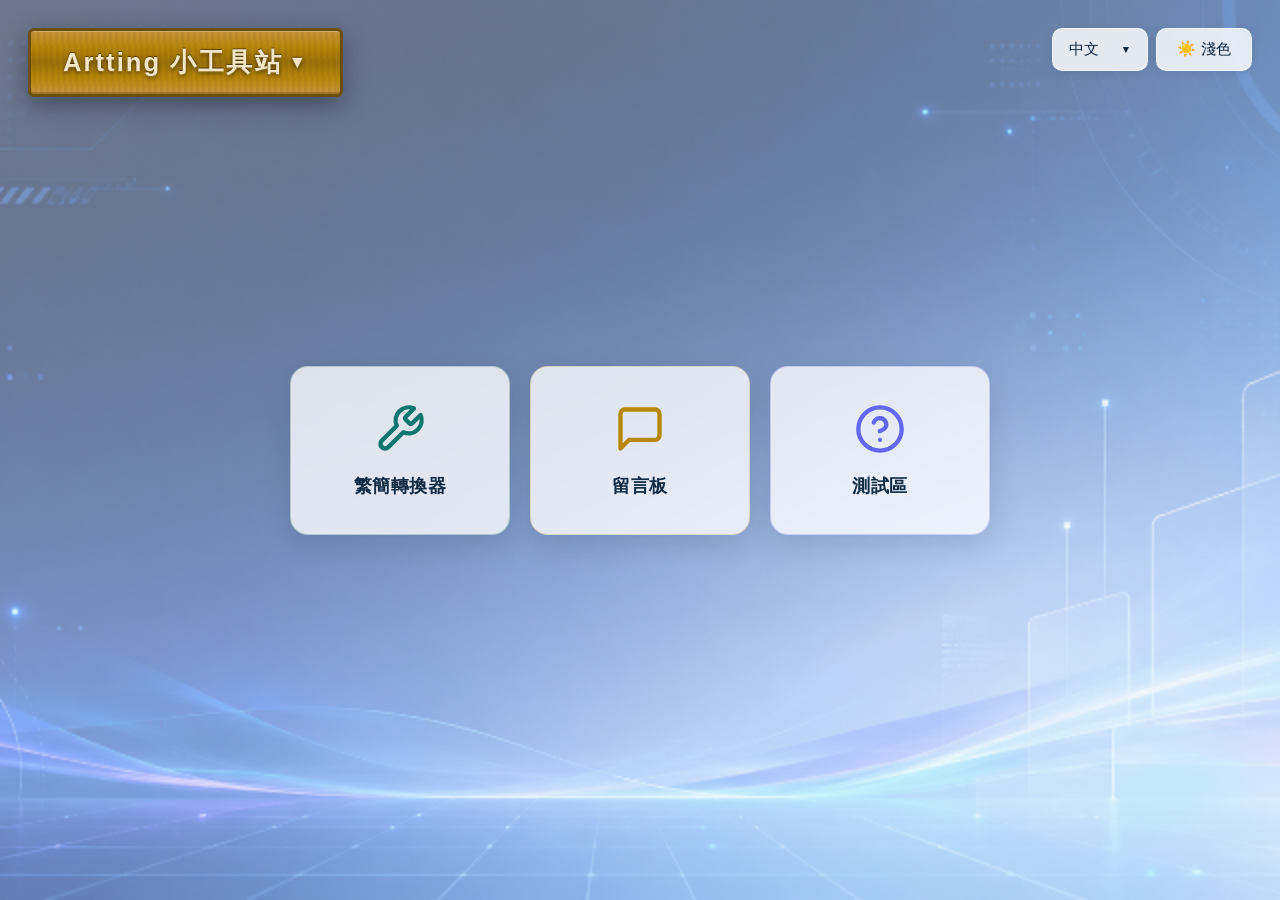
==== commit adcb6daf: "Update homepage: add SimpleAudioPlayer, update MessageBoard static export, and modify signboard" ====
--- a/index.html
+++ b/index.html
@@ -7,21 +7,21 @@
    <link rel="stylesheet" href="./style.css">
  </head>
  <body>
-   <!-- Signboard -->
-   <div class="signboard">
-     <div class="signboard-chain"></div>
-     <div class="signboard-ring"></div>
-     <div class="signboard-body">
-       <h1>Artting 小工具站</h1>
-     </div>
+  <!-- Signboard -->
+  <div class="signboard" id="signboardWrapper">
+    <div class="signboard-body" id="signboardBtn" style="cursor: pointer;">
+      <h1 style="display: flex; align-items: center; gap: 6px;">
+        Artting 小工具站 <span style="font-size: 0.7em;">&#9660;</span>
+      </h1>
     </div>
- 
-   <!-- Other Files Button -->
-   <div class="folder-btn" id="folderBtn">
-     <svg viewBox="0 0 24 24" fill="none" stroke="currentColor" stroke-width="2" stroke-linecap="round" stroke-linejoin="round">
-       <path d="M22 19a2 2 0 0 1-2 2H4a2 2 0 0 1-2-2V5a2 2 0 0 1 2-2h5l2 3h9a2 2 0 0 1 2 2z"/>
-     </svg>
-     <span data-i18n="other-files">其它檔案</span>
+    <div class="signboard-menu" id="signboardOptions">
+      <div class="signboard-menu-item" id="folderBtn">
+        <svg viewBox="0 0 24 24" fill="none" stroke="currentColor" stroke-width="2" stroke-linecap="round" stroke-linejoin="round">
+          <path d="M22 19a2 2 0 0 1-2 2H4a2 2 0 0 1-2-2V5a2 2 0 0 1 2-2h5l2 3h9a2 2 0 0 1 2 2z"/>
+        </svg>
+        <span data-i18n="other-files">其它檔案</span>
+      </div>
+    </div>
    </div>
  
    <!-- File Panel -->
@@ -56,27 +56,26 @@
     <button id="themeToggle" class="theme-btn">☀️ 淺色</button>
    </div>
  
-  <!-- Converter (left) -->
-  <div class="converter-side">
-    <a href="./tools/GBK_BIG5_UI.html" target="_blank" rel="opener">
-      <svg viewBox="0 0 24 24" fill="none" stroke="currentColor" stroke-width="2" stroke-linecap="round" stroke-linejoin="round">
-        <path d="M14.7 6.3a1 1 0 0 0 0 1.4l1.6 1.6a1 1 0 0 0 1.4 0l3.77-3.77a6 6 0 0 1-7.94 7.94l-6.91 6.91a2.12 2.12 0 0 1-3-3l6.91-6.91a6 6 0 0 1 7.94-7.94l-3.76 3.76z"/>
-      </svg>
-      <span data-i18n="converter">繁簡轉換器</span>
-    </a>
-  </div>
+
  
   <!-- Center action buttons -->
   <div class="btn-group">
 
-      <a class="tool-btn forum-accent" href="./MessageBoard/mainBoard.html" target="_blank" rel="noopener">
+      <a class="tool-btn tool-accent" href="./tools/GBK_BIG5_UI.html">
+        <svg viewBox="0 0 24 24" fill="none" stroke="currentColor" stroke-width="2" stroke-linecap="round" stroke-linejoin="round">
+          <path d="M14.7 6.3a1 1 0 0 0 0 1.4l1.6 1.6a1 1 0 0 0 1.4 0l3.77-3.77a6 6 0 0 1-7.94 7.94l-6.91 6.91a2.12 2.12 0 0 1-3-3l6.91-6.91a6 6 0 0 1 7.94-7.94l-3.76 3.76z"/>
+        </svg>
+        <span class="btn-label" data-i18n="converter">繁簡轉換器</span>
+      </a>
+
+      <a class="tool-btn forum-accent" href="./MessageBoard/index.html">
         <svg viewBox="0 0 24 24" fill="none" stroke="currentColor" stroke-width="2" stroke-linecap="round" stroke-linejoin="round">
           <path d="M21 15a2 2 0 0 1-2 2H7l-4 4V5a2 2 0 0 1 2-2h14a2 2 0 0 1 2 2z"/>
         </svg>
         <span class="btn-label" data-i18n="board">留言板</span>
      </a>
 
-      <a class="tool-btn test-accent" href="./not_found.html" target="_blank" rel="opener">
+      <a class="tool-btn test-accent" href="./SimpleAudioPlayer.html">
         <svg viewBox="0 0 24 24" fill="none" stroke="currentColor" stroke-width="2" stroke-linecap="round" stroke-linejoin="round">
           <circle cx="12" cy="12" r="10"/>
           <path d="M9.09 9a3 3 0 0 1 5.83 1c0 2-3 3-3 3"/>
@@ -169,16 +168,24 @@
          applyLang(this.dataset.value);
        });
      });
-     document.addEventListener("click",function(){
-       langSelectWrapper.classList.remove("open");
-      });
+      const signboardBtn = document.getElementById("signboardBtn");
+      const signboardWrapper = document.getElementById("signboardWrapper");
+      if(signboardBtn) {
+        signboardBtn.addEventListener("click", function(e){
+          e.stopPropagation();
+          signboardWrapper.classList.toggle("open");
+        });
+      }
+      document.addEventListener("click",function(){
+        langSelectWrapper.classList.remove("open");
+        if(signboardWrapper) signboardWrapper.classList.remove("open");
+       });
     // ===== File Explorer =====
     const filesData = [
       { name: "autollama.bat", desc: "llama.cpp 啟動器腳本，支援多模型選擇、API 金鑰配置與 Jinja 模板，可一鍵啟動 LLM 推論伺服器。", path: "./files/autollama.bat" },
       { name: "start-chrome-debug-9222.bat", desc: "以遠端除錯模式啟動 Chrome 瀏覽器，連接埠 9222，供自動化工具或爬蟲程式連接操控。", path: "./files/start-chrome-debug-9222.bat" },
       { name: "Start-SillyTavern.bat", desc: "SillyTavern 酒館的前端啟動腳本，在酒館安裝目錄下執行。簡易防呆，不更新版本，有缺node_modules目錄才用最精簡的參數安裝依賴，接著以正式產品模式執行（效能最佳化）。", path: "./files/Start-SillyTavern.bat" },
-      { name: "UpdateComfyUI.bat", desc: "ComfyUI 一鍵更新工具，自動拉取最新版本並更新依賴套件，保持繪圖工作流程順暢。", path: "./files/UpdateComfyUI.bat" },
-      { name: "酒館助手參考文件-types-手機或AI官網用.txt", desc: "SillyTavern 酒館助手 TypeScript 型別定義參考文件，包含 Audio、Chat、Plugin 等完整型別，可於手機端或 AI 官網查閱。", path: "./files/酒館助手參考文件-types-手機或AI官網用.txt" }
+      { name: "UpdateComfyUI.bat", desc: "ComfyUI 一鍵更新工具，自動拉取最新版本並更新依賴套件，保持繪圖工作流程順暢。", path: "./files/UpdateComfyUI.bat" }
     ];
     i18n["zh-TW"]["other-files"]="其它檔案";i18n["zh-TW"]["select-file"]="請點選檔案查看說明";
     i18n["zh-CN"]["other-files"]="其它文件";i18n["zh-CN"]["select-file"]="请点击文件查看说明";
@@ -194,7 +201,7 @@
       const fileListEl=document.getElementById("fileList");
       const descContent=document.getElementById("fileDescContent");
       const descArea=document.getElementById("fileDescArea");
-      folderBtn.addEventListener("click",function(e){e.stopPropagation();filePanel.classList.toggle("open");});
+       folderBtn.addEventListener("click",function(e){e.stopPropagation();filePanel.classList.toggle("open");if(signboardWrapper)signboardWrapper.classList.remove("open");});
       closeBtn.addEventListener("click",function(){filePanel.classList.remove("open");});
       filesData.forEach(function(file){
         const item=document.createElement("div");item.className="file-item";
--- a/style.css
+++ b/style.css
@@ -101,11 +101,67 @@
      0 2px 4px rgba(0, 0, 0, 0.5);
    white-space: nowrap;
  }
- 
+
+.signboard-menu {
+  display: none;
+  position: absolute;
+  top: calc(100% + 6px);
+  left: 50%;
+  transform: translateX(-50%);
+  width: max-content;
+  min-width: 140px;
+  background:
+    repeating-linear-gradient(
+      87deg,
+      transparent,
+      transparent 3px,
+      rgba(0, 0, 0, 0.04) 3px,
+      rgba(0, 0, 0, 0.04) 6px
+    ),
+    linear-gradient(180deg, #b8860b 0%, #9a7209 100%);
+  border: 3px solid #6b4e0a;
+  border-radius: 6px;
+  box-shadow:
+    0 8px 24px rgba(0, 0, 0, 0.35),
+    inset 0 1px 0 rgba(255, 255, 255, 0.25);
+  z-index: 100;
+  overflow: hidden;
+}
+
+.signboard.open .signboard-menu {
+  display: block;
+}
+
+.signboard-menu-item {
+  display: flex;
+  align-items: center;
+  justify-content: center;
+  gap: 8px;
+  padding: 10px 18px;
+  cursor: pointer;
+  color: #f5e6c8;
+  font-weight: 600;
+  font-size: 0.95rem;
+  text-shadow:
+    0 1px 0 rgba(255, 255, 255, 0.12),
+    0 -1px 0 rgba(0, 0, 0, 0.4);
+  transition: background 0.15s;
+}
+
+.signboard-menu-item:hover {
+  background: rgba(0, 0, 0, 0.15);
+}
+
+.signboard-menu-item svg {
+  width: 18px;
+  height: 18px;
+}
+
  /* ===== Center Buttons ===== */
 .btn-group {
   display: flex;
-  flex-direction: column;
+  flex-direction: row;
+  flex-wrap: wrap;
   gap: 20px;
   align-items: center;
   justify-content: center;
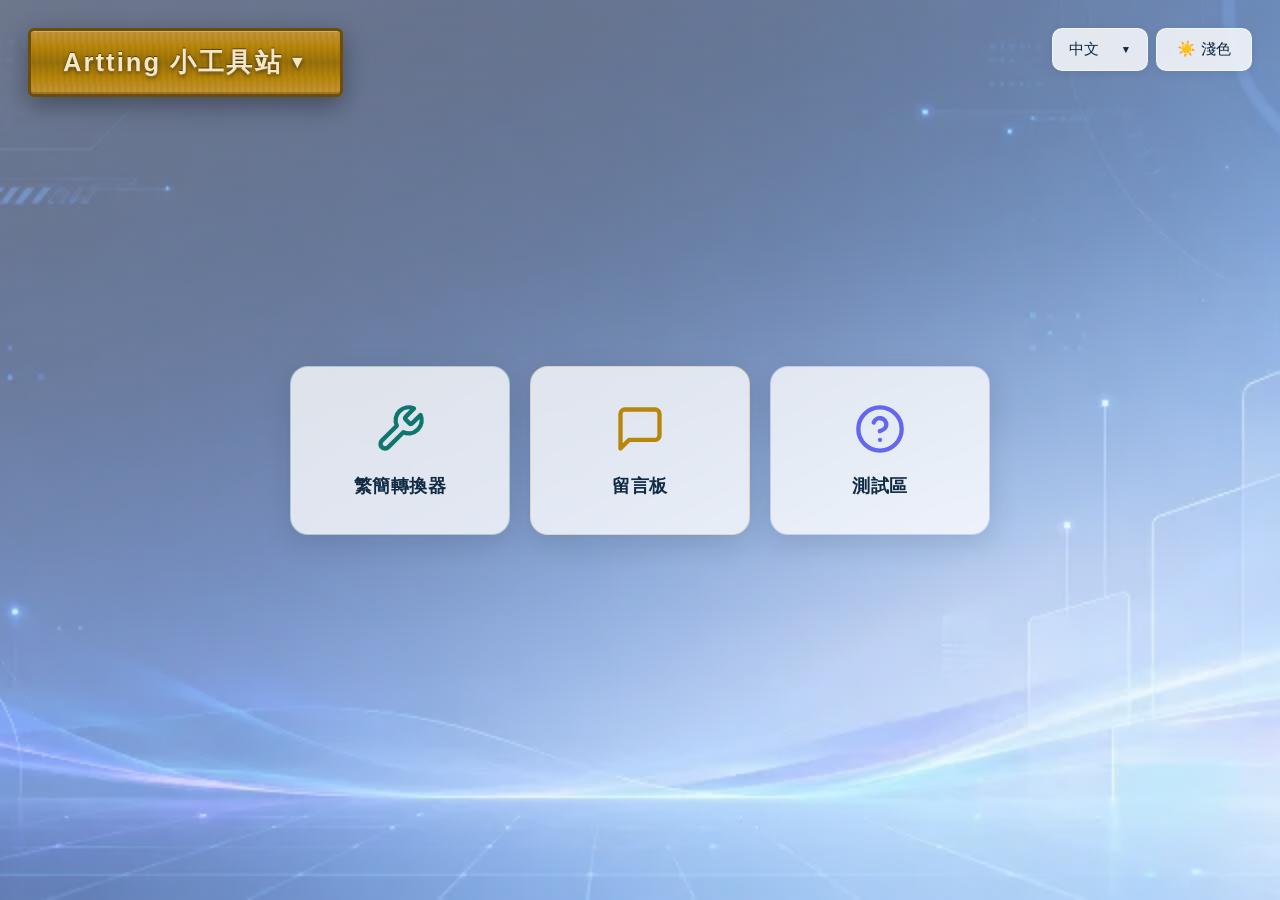
==== commit 59d58dce: "refactor: Move SimpleAudioPlayer into subdirectory, optimize background images to WebP, and add neoc" ====
--- a/index.html
+++ b/index.html
@@ -75,7 +75,7 @@
         <span class="btn-label" data-i18n="board">留言板</span>
      </a>
 
-      <a class="tool-btn test-accent" href="./SimpleAudioPlayer.html">
+      <a class="tool-btn test-accent" href="./SimpleAudioPlayer/SimpleAudioPlayer.html">
         <svg viewBox="0 0 24 24" fill="none" stroke="currentColor" stroke-width="2" stroke-linecap="round" stroke-linejoin="round">
           <circle cx="12" cy="12" r="10"/>
           <path d="M9.09 9a3 3 0 0 1 5.83 1c0 2-3 3-3 3"/>
@@ -180,7 +180,13 @@
         langSelectWrapper.classList.remove("open");
         if(signboardWrapper) signboardWrapper.classList.remove("open");
        });
-    // ===== File Explorer =====
+     // ===== 依網域決定是否隱藏留言板按鈕 (例如在 neocities 隱藏) =====
+     if (window.location.hostname.includes('neocities.org')) {
+       const boardBtn = document.querySelector('.forum-accent');
+       if (boardBtn) boardBtn.style.display = 'none';
+     }
+
+     // ===== File Explorer =====
     const filesData = [
       { name: "autollama.bat", desc: "llama.cpp 啟動器腳本，支援多模型選擇、API 金鑰配置與 Jinja 模板，可一鍵啟動 LLM 推論伺服器。", path: "./files/autollama.bat" },
       { name: "start-chrome-debug-9222.bat", desc: "以遠端除錯模式啟動 Chrome 瀏覽器，連接埠 9222，供自動化工具或爬蟲程式連接操控。", path: "./files/start-chrome-debug-9222.bat" },
--- a/style.css
+++ b/style.css
@@ -25,7 +25,7 @@
    font-family: "Noto Sans TC", "Microsoft JhengHei", sans-serif;
    background-image:
      linear-gradient(155deg, rgba(237, 246, 255, 0.45), rgba(247, 249, 252, 0.25)),
-     url("./bg-home.jpg");
+     url("./bg-home.webp");
    background-size: cover;
    background-position: center;
    background-attachment: fixed;
@@ -376,7 +376,7 @@
  body.dark {
    background-image:
      linear-gradient(155deg, rgba(8, 18, 30, 0.72), rgba(12, 22, 40, 0.58)),
-     url("./bg-home.jpg");
+     url("./bg-home.webp");
  }
  
  body.dark .tool-btn {
